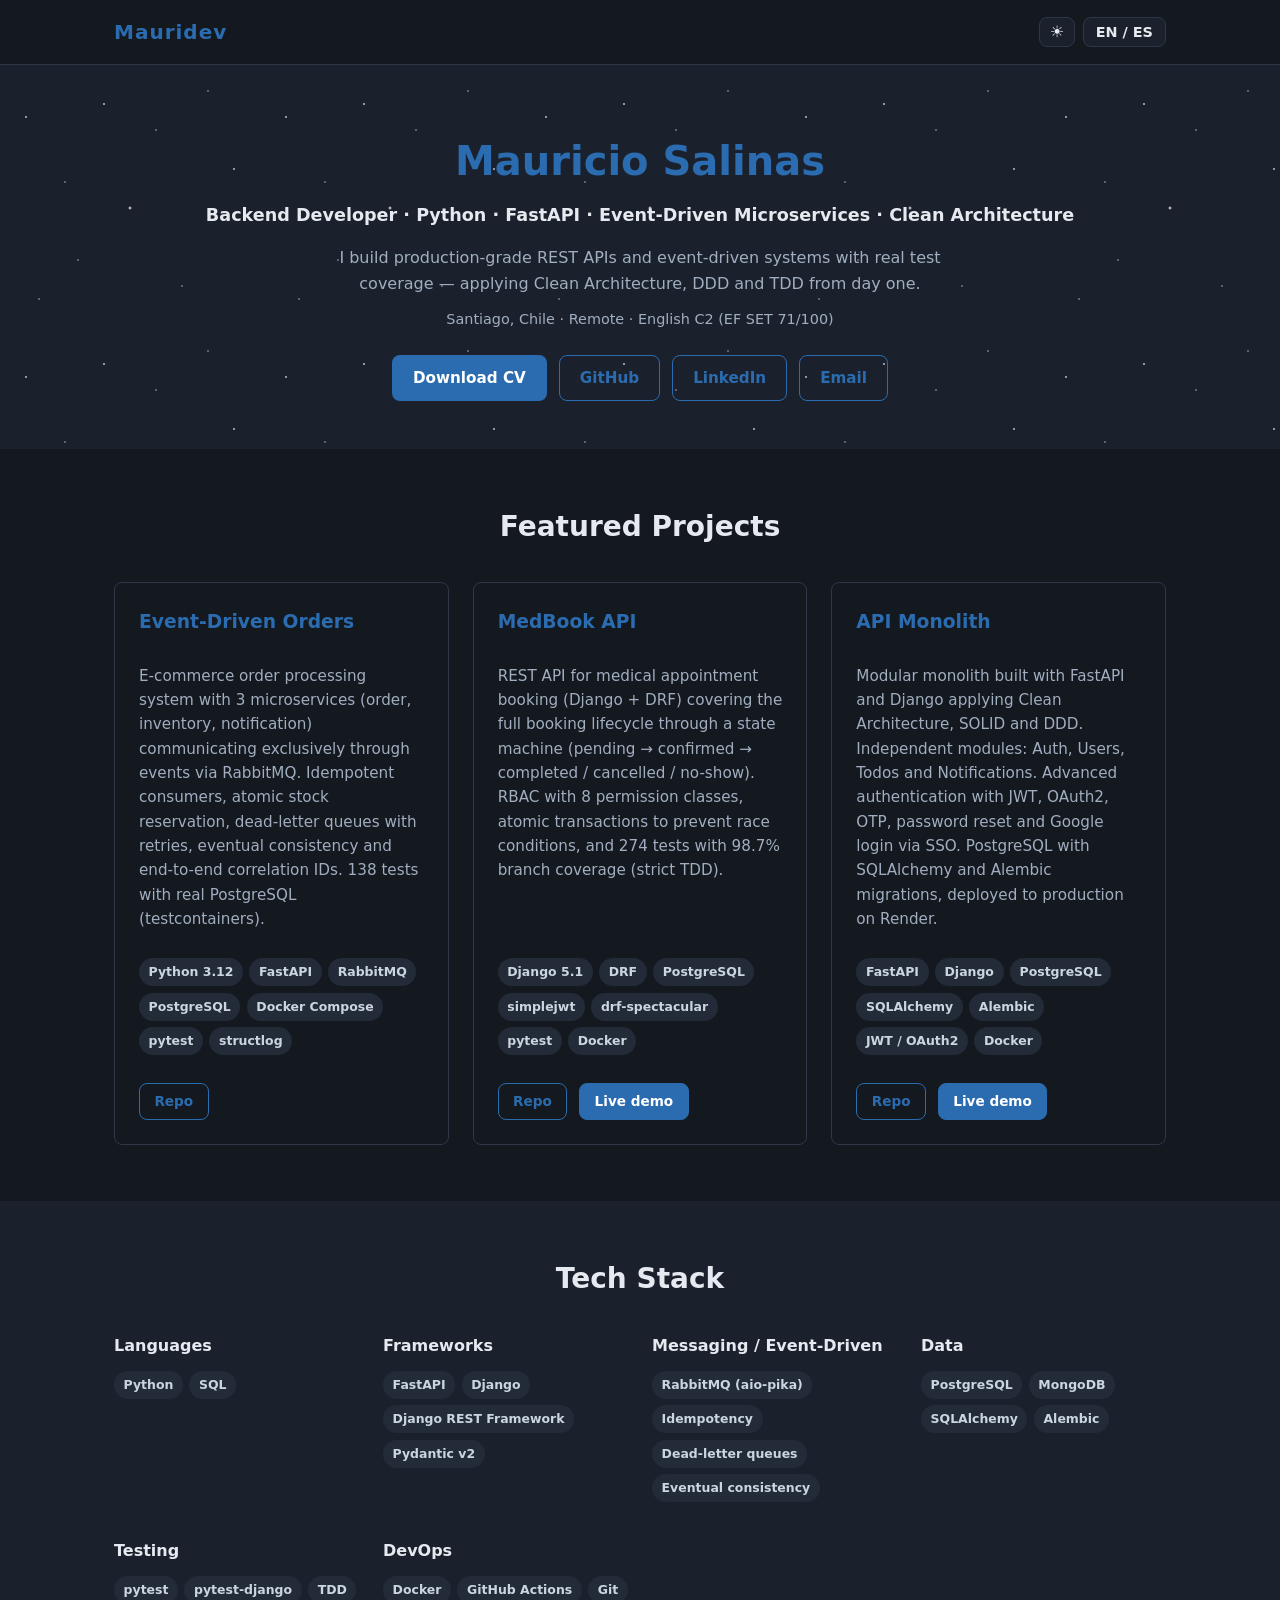
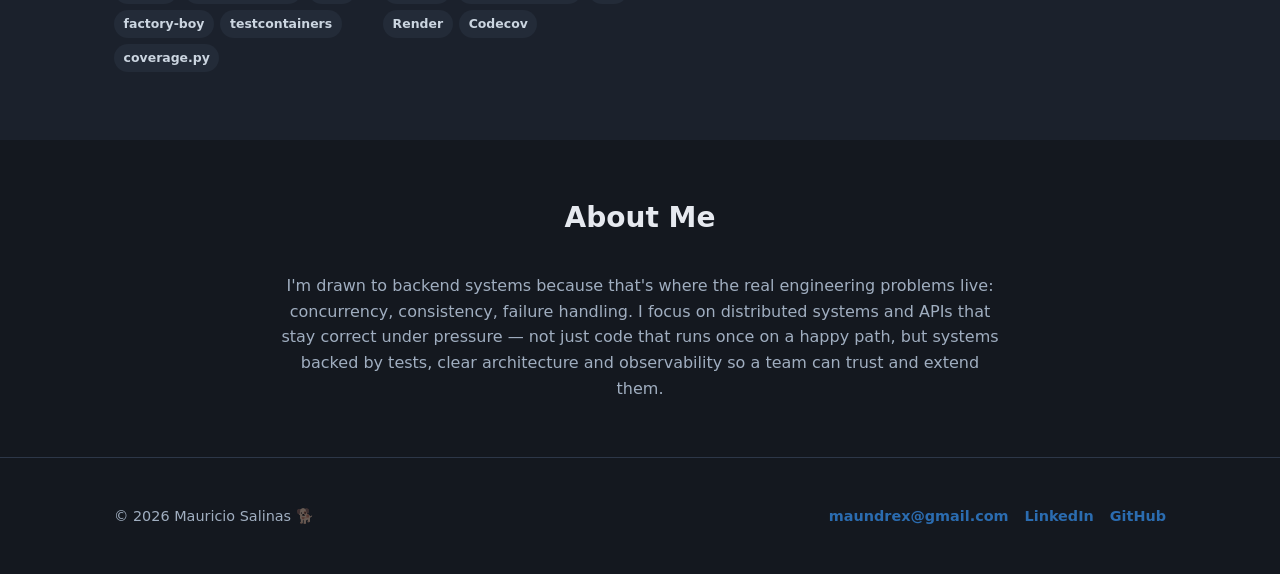
==== index.html @ 61f1e096 "feat: personalizacion - logo Mauridev, fondo estrellado en hero (dark mode) y easter egg doge" ====
<!DOCTYPE html>
<html lang="en">
<head>
  <meta charset="UTF-8">
  <meta name="viewport" content="width=device-width, initial-scale=1.0">
  <title>Mauricio Salinas · Backend Developer</title>
  <meta name="description" content="Mauricio Salinas — Backend Developer. Python, FastAPI, Event-Driven Microservices, Clean Architecture.">
  <link rel="icon" href="data:image/svg+xml,<svg xmlns=%22http://www.w3.org/2000/svg%22 viewBox=%220 0 100 100%22><rect width=%22100%22 height=%22100%22 rx=%2218%22 fill=%22%232b6cb0%22/><text x=%2250%22 y=%2266%22 font-size=%2250%22 font-family=%22system-ui%22 font-weight=%22700%22 fill=%22%23fff%22 text-anchor=%22middle%22>MS</text></svg>">
  <link rel="stylesheet" href="css/styles.css">
</head>
<body>

  <header class="topbar">
    <div class="container topbar__inner">
      <span class="logo">Mauridev</span>
      <div class="topbar__controls">
        <button id="theme-toggle" class="icon-btn" aria-label="Toggle dark mode" title="Toggle dark mode">🌙</button>
        <button id="lang-toggle" class="lang-btn" aria-label="Switch language" title="Switch language">EN / ES</button>
      </div>
    </div>
  </header>

  <main>
    <!-- HERO -->
    <section class="hero">
      <div class="hero__stars" aria-hidden="true"></div>
      <div class="container hero__inner">
        <h1>Mauricio Salinas</h1>
        <p class="hero__title" data-i18n="hero.title">Backend Developer · Python · FastAPI · Event-Driven Microservices · Clean Architecture</p>
        <p class="hero__pitch" data-i18n="hero.pitch">
          I build production-grade REST APIs and event-driven systems with real test coverage —
          applying Clean Architecture, DDD and TDD from day one.
        </p>
        <p class="hero__location" data-i18n="hero.location">Santiago, Chile · Remote · English C2 (EF SET 71/100)</p>
        <div class="hero__actions">
          <a id="cv-download" href="assets/CV_Mauricio_Salinas_EN.pdf" download class="btn btn--primary" data-i18n="hero.downloadCv">Download CV</a>
          <a href="https://github.com/MauriDev94" target="_blank" rel="noopener" class="btn btn--ghost">GitHub</a>
          <a href="https://linkedin.com/in/mauricio-salinas-rubio" target="_blank" rel="noopener" class="btn btn--ghost">LinkedIn</a>
          <a href="mailto:maundrex@gmail.com" class="btn btn--ghost">Email</a>
        </div>
      </div>
    </section>

    <!-- PROJECTS -->
    <section class="section" id="projects">
      <div class="container">
        <h2 data-i18n="projects.heading">Featured Projects</h2>
        <div class="cards">

          <article class="card">
            <h3>Event-Driven Orders</h3>
            <p data-i18n="projects.eventDriven.desc">
              E-commerce order processing system with 3 microservices (order, inventory, notification)
              communicating exclusively through events via RabbitMQ. Idempotent consumers, atomic stock
              reservation, dead-letter queues with retries, eventual consistency and end-to-end correlation IDs.
              138 tests with real PostgreSQL (testcontainers).
            </p>
            <div class="badges">
              <span class="badge">Python 3.12</span>
              <span class="badge">FastAPI</span>
              <span class="badge">RabbitMQ</span>
              <span class="badge">PostgreSQL</span>
              <span class="badge">Docker Compose</span>
              <span class="badge">pytest</span>
              <span class="badge">structlog</span>
            </div>
            <div class="card__actions">
              <a href="https://github.com/MauriDev94/event-driven-orders" target="_blank" rel="noopener" class="btn btn--small" data-i18n="projects.repo">Repo</a>
            </div>
          </article>

          <article class="card">
            <h3>MedBook API</h3>
            <p data-i18n="projects.medbook.desc">
              REST API for medical appointment booking (Django + DRF) covering the full booking lifecycle
              through a state machine (pending → confirmed → completed / cancelled / no-show). RBAC with
              8 permission classes, atomic transactions to prevent race conditions, and 274 tests with
              98.7% branch coverage (strict TDD).
            </p>
            <div class="badges">
              <span class="badge">Django 5.1</span>
              <span class="badge">DRF</span>
              <span class="badge">PostgreSQL</span>
              <span class="badge">simplejwt</span>
              <span class="badge">drf-spectacular</span>
              <span class="badge">pytest</span>
              <span class="badge">Docker</span>
            </div>
            <div class="card__actions">
              <a href="https://github.com/MauriDev94/MedBook" target="_blank" rel="noopener" class="btn btn--small" data-i18n="projects.repo">Repo</a>
              <a href="https://medbook-oiio.onrender.com/api/docs" target="_blank" rel="noopener" class="btn btn--small btn--small-primary" data-i18n="projects.liveDemo">Live demo</a>
            </div>
          </article>

          <article class="card">
            <h3>API Monolith</h3>
            <p data-i18n="projects.monolith.desc">
              Modular monolith built with FastAPI and Django applying Clean Architecture, SOLID and DDD.
              Independent modules: Auth, Users, Todos and Notifications. Advanced authentication with
              JWT, OAuth2, OTP, password reset and Google login via SSO. PostgreSQL with SQLAlchemy and
              Alembic migrations, deployed to production on Render.
            </p>
            <div class="badges">
              <span class="badge">FastAPI</span>
              <span class="badge">Django</span>
              <span class="badge">PostgreSQL</span>
              <span class="badge">SQLAlchemy</span>
              <span class="badge">Alembic</span>
              <span class="badge">JWT / OAuth2</span>
              <span class="badge">Docker</span>
            </div>
            <div class="card__actions">
              <a href="https://github.com/MauriDev94/Api_monolith" target="_blank" rel="noopener" class="btn btn--small" data-i18n="projects.repo">Repo</a>
              <a href="https://api-monolith.onrender.com/docs" target="_blank" rel="noopener" class="btn btn--small btn--small-primary" data-i18n="projects.liveDemo">Live demo</a>
            </div>
          </article>

        </div>
      </div>
    </section>

    <!-- TECH STACK -->
    <section class="section section--alt" id="stack">
      <div class="container">
        <h2 data-i18n="stack.heading">Tech Stack</h2>
        <div class="stack-grid">

          <div class="stack-group">
            <h3 data-i18n="stack.languages">Languages</h3>
            <div class="badges">
              <span class="badge">Python</span>
              <span class="badge">SQL</span>
            </div>
          </div>

          <div class="stack-group">
            <h3 data-i18n="stack.frameworks">Frameworks</h3>
            <div class="badges">
              <span class="badge">FastAPI</span>
              <span class="badge">Django</span>
              <span class="badge">Django REST Framework</span>
              <span class="badge">Pydantic v2</span>
            </div>
          </div>

          <div class="stack-group">
            <h3 data-i18n="stack.messaging">Messaging / Event-Driven</h3>
            <div class="badges">
              <span class="badge">RabbitMQ (aio-pika)</span>
              <span class="badge">Idempotency</span>
              <span class="badge">Dead-letter queues</span>
              <span class="badge">Eventual consistency</span>
            </div>
          </div>

          <div class="stack-group">
            <h3 data-i18n="stack.data">Data</h3>
            <div class="badges">
              <span class="badge">PostgreSQL</span>
              <span class="badge">MongoDB</span>
              <span class="badge">SQLAlchemy</span>
              <span class="badge">Alembic</span>
            </div>
          </div>

          <div class="stack-group">
            <h3 data-i18n="stack.testing">Testing</h3>
            <div class="badges">
              <span class="badge">pytest</span>
              <span class="badge">pytest-django</span>
              <span class="badge">TDD</span>
              <span class="badge">factory-boy</span>
              <span class="badge">testcontainers</span>
              <span class="badge">coverage.py</span>
            </div>
          </div>

          <div class="stack-group">
            <h3 data-i18n="stack.devops">DevOps</h3>
            <div class="badges">
              <span class="badge">Docker</span>
              <span class="badge">GitHub Actions</span>
              <span class="badge">Git</span>
              <span class="badge">Render</span>
              <span class="badge">Codecov</span>
            </div>
          </div>

        </div>
      </div>
    </section>

    <!-- ABOUT -->
    <section class="section" id="about">
      <div class="container">
        <h2 data-i18n="about.heading">About Me</h2>
        <p data-i18n="about.text">
          I'm drawn to backend systems because that's where the real engineering problems live:
          concurrency, consistency, failure handling. I focus on distributed systems and APIs that
          stay correct under pressure — not just code that runs once on a happy path, but systems
          backed by tests, clear architecture and observability so a team can trust and extend them.
        </p>
      </div>
    </section>
  </main>

  <!-- FOOTER / CONTACT -->
  <footer class="footer">
    <div class="container footer__inner">
      <p>&copy; 2026 Mauricio Salinas <span class="easter-egg" title="such backend. very clean architecture. wow.">🐕</span></p>
      <div class="footer__links">
        <a href="mailto:maundrex@gmail.com">maundrex@gmail.com</a>
        <a href="https://linkedin.com/in/mauricio-salinas-rubio" target="_blank" rel="noopener">LinkedIn</a>
        <a href="https://github.com/MauriDev94" target="_blank" rel="noopener">GitHub</a>
      </div>
    </div>
  </footer>

  <script src="js/main.js"></script>
</body>
</html>
---- css/styles.css ----
:root {
  --color-primary: #2b6cb0;
  --color-primary-dark: #1e4e80;
  --color-bg: #ffffff;
  --color-bg-alt: #f5f7fa;
  --color-text: #1a202c;
  --color-text-muted: #4a5568;
  --color-border: #e2e8f0;
  --color-badge-bg: #edf2f7;
  --color-badge-text: #2d3748;
  --font-sans: system-ui, -apple-system, "Segoe UI", Roboto, Helvetica, Arial, sans-serif;
  --max-width: 1100px;
  --radius: 8px;
}

[data-theme="dark"] {
  --color-bg: #14181f;
  --color-bg-alt: #1b212c;
  --color-text: #e6e9ef;
  --color-text-muted: #a0aec0;
  --color-border: #2d3748;
  --color-badge-bg: #232b38;
  --color-badge-text: #cbd5e0;
}

* {
  box-sizing: border-box;
}

html {
  scroll-behavior: smooth;
}

body {
  margin: 0;
  font-family: var(--font-sans);
  background: var(--color-bg);
  color: var(--color-text);
  line-height: 1.6;
  transition: background 0.2s ease, color 0.2s ease;
}

.container {
  max-width: var(--max-width);
  margin: 0 auto;
  padding: 0 1.5rem;
}

/* Topbar */
.topbar {
  border-bottom: 1px solid var(--color-border);
}

.topbar__inner {
  display: flex;
  align-items: center;
  justify-content: space-between;
  padding: 1rem 1.5rem;
}

.logo {
  font-weight: 700;
  font-size: 1.25rem;
  color: var(--color-primary);
  letter-spacing: 0.05em;
}

.topbar__controls {
  display: flex;
  gap: 0.5rem;
  align-items: center;
}

.icon-btn,
.lang-btn {
  font-family: inherit;
  font-size: 0.9rem;
  font-weight: 600;
  cursor: pointer;
  border: 1px solid var(--color-border);
  background: var(--color-bg-alt);
  color: var(--color-text);
  border-radius: var(--radius);
  padding: 0.4rem 0.75rem;
  transition: background 0.15s ease, border-color 0.15s ease;
}

.icon-btn {
  padding: 0.4rem 0.6rem;
  font-size: 1rem;
  line-height: 1;
}

.icon-btn:hover,
.lang-btn:hover {
  border-color: var(--color-primary);
}

/* Hero */
.hero {
  position: relative;
  padding: 4rem 0 3rem;
  background: var(--color-bg-alt);
  overflow: hidden;
}

.hero__inner {
  position: relative;
  z-index: 1;
  text-align: center;
}

.hero__stars {
  position: absolute;
  inset: 0;
  opacity: 0;
  pointer-events: none;
  background-repeat: repeat;
  background-size: 260px 260px;
  background-image:
    radial-gradient(1.5px 1.5px at 10% 20%, #fff, transparent),
    radial-gradient(1px 1px at 80% 10%, #fff, transparent),
    radial-gradient(2px 2px at 50% 55%, #fff, transparent),
    radial-gradient(1px 1px at 30% 75%, #fff, transparent),
    radial-gradient(1px 1px at 70% 85%, #fff, transparent),
    radial-gradient(1.5px 1.5px at 90% 40%, #fff, transparent),
    radial-gradient(1px 1px at 15% 90%, #fff, transparent),
    radial-gradient(1px 1px at 60% 25%, #fff, transparent),
    radial-gradient(1.5px 1.5px at 40% 15%, #fff, transparent),
    radial-gradient(1px 1px at 25% 45%, #fff, transparent);
  transition: opacity 0.3s ease;
}

[data-theme="dark"] .hero__stars {
  opacity: 1;
  animation: twinkle 5s ease-in-out infinite alternate;
}

@keyframes twinkle {
  from { opacity: 0.5; }
  to { opacity: 1; }
}

.hero h1 {
  margin: 0 0 0.5rem;
  font-size: 2.5rem;
  font-weight: 800;
  color: var(--color-primary);
}

.hero__title {
  margin: 0 0 1rem;
  font-size: 1.1rem;
  font-weight: 600;
  color: var(--color-text);
}

.hero__pitch {
  max-width: 620px;
  margin: 0 auto 0.75rem;
  color: var(--color-text-muted);
}

.hero__location {
  font-size: 0.9rem;
  color: var(--color-text-muted);
  margin: 0 0 1.5rem;
}

.hero__actions {
  display: flex;
  flex-wrap: wrap;
  gap: 0.75rem;
  justify-content: center;
}

/* Buttons */
.btn {
  display: inline-block;
  padding: 0.6rem 1.25rem;
  border-radius: var(--radius);
  text-decoration: none;
  font-weight: 600;
  font-size: 0.95rem;
  border: 1px solid transparent;
  transition: transform 0.1s ease, opacity 0.15s ease;
}

.btn:hover {
  transform: translateY(-1px);
}

.btn--primary {
  background: var(--color-primary);
  color: #fff;
}

.btn--primary:hover {
  background: var(--color-primary-dark);
}

.btn--ghost {
  background: transparent;
  color: var(--color-primary);
  border-color: var(--color-primary);
}

.btn--small {
  padding: 0.4rem 0.9rem;
  font-size: 0.85rem;
  background: transparent;
  color: var(--color-primary);
  border-color: var(--color-primary);
}

.btn--small-primary {
  background: var(--color-primary);
  color: #fff;
}

/* Sections */
.section {
  padding: 3.5rem 0;
}

.section--alt {
  background: var(--color-bg-alt);
}

.section h2 {
  margin: 0 0 2rem;
  font-size: 1.75rem;
  text-align: center;
}

/* Cards */
.cards {
  display: grid;
  grid-template-columns: repeat(auto-fit, minmax(280px, 1fr));
  gap: 1.5rem;
}

.card {
  border: 1px solid var(--color-border);
  border-radius: var(--radius);
  padding: 1.5rem;
  display: flex;
  flex-direction: column;
  background: var(--color-bg);
}

.card h3 {
  margin: 0 0 0.75rem;
  color: var(--color-primary);
}

.card p {
  color: var(--color-text-muted);
  font-size: 0.95rem;
  flex-grow: 1;
}

.card__actions {
  display: flex;
  gap: 0.75rem;
  margin-top: 1rem;
  flex-wrap: wrap;
}

/* Badges */
.badges {
  display: flex;
  flex-wrap: wrap;
  gap: 0.4rem;
  margin: 0.75rem 0;
}

.badge {
  background: var(--color-badge-bg);
  color: var(--color-badge-text);
  font-size: 0.78rem;
  font-weight: 600;
  padding: 0.25rem 0.6rem;
  border-radius: 999px;
}

/* Tech stack grid */
.stack-grid {
  display: grid;
  grid-template-columns: repeat(auto-fit, minmax(240px, 1fr));
  gap: 1.5rem;
}

.stack-group h3 {
  margin: 0 0 0.5rem;
  font-size: 1rem;
  color: var(--color-text);
}

/* About */
#about p {
  max-width: 720px;
  margin: 0 auto;
  color: var(--color-text-muted);
  text-align: center;
}

/* Footer */
.footer {
  border-top: 1px solid var(--color-border);
  padding: 2rem 0;
}

.footer__inner {
  display: flex;
  flex-wrap: wrap;
  gap: 1rem;
  align-items: center;
  justify-content: space-between;
  color: var(--color-text-muted);
  font-size: 0.9rem;
}

.footer__links {
  display: flex;
  gap: 1rem;
  flex-wrap: wrap;
}

.footer__links a {
  color: var(--color-primary);
  text-decoration: none;
  font-weight: 600;
}

.footer__links a:hover {
  text-decoration: underline;
}

.easter-egg {
  opacity: 0.35;
  cursor: default;
  transition: opacity 0.15s ease;
}

.easter-egg:hover {
  opacity: 1;
}

/* Responsive */
@media (max-width: 600px) {
  .hero h1 {
    font-size: 2rem;
  }

  .hero__title {
    font-size: 1rem;
  }

  .section h2 {
    font-size: 1.5rem;
  }

  .footer__inner {
    flex-direction: column;
    align-items: flex-start;
  }
}
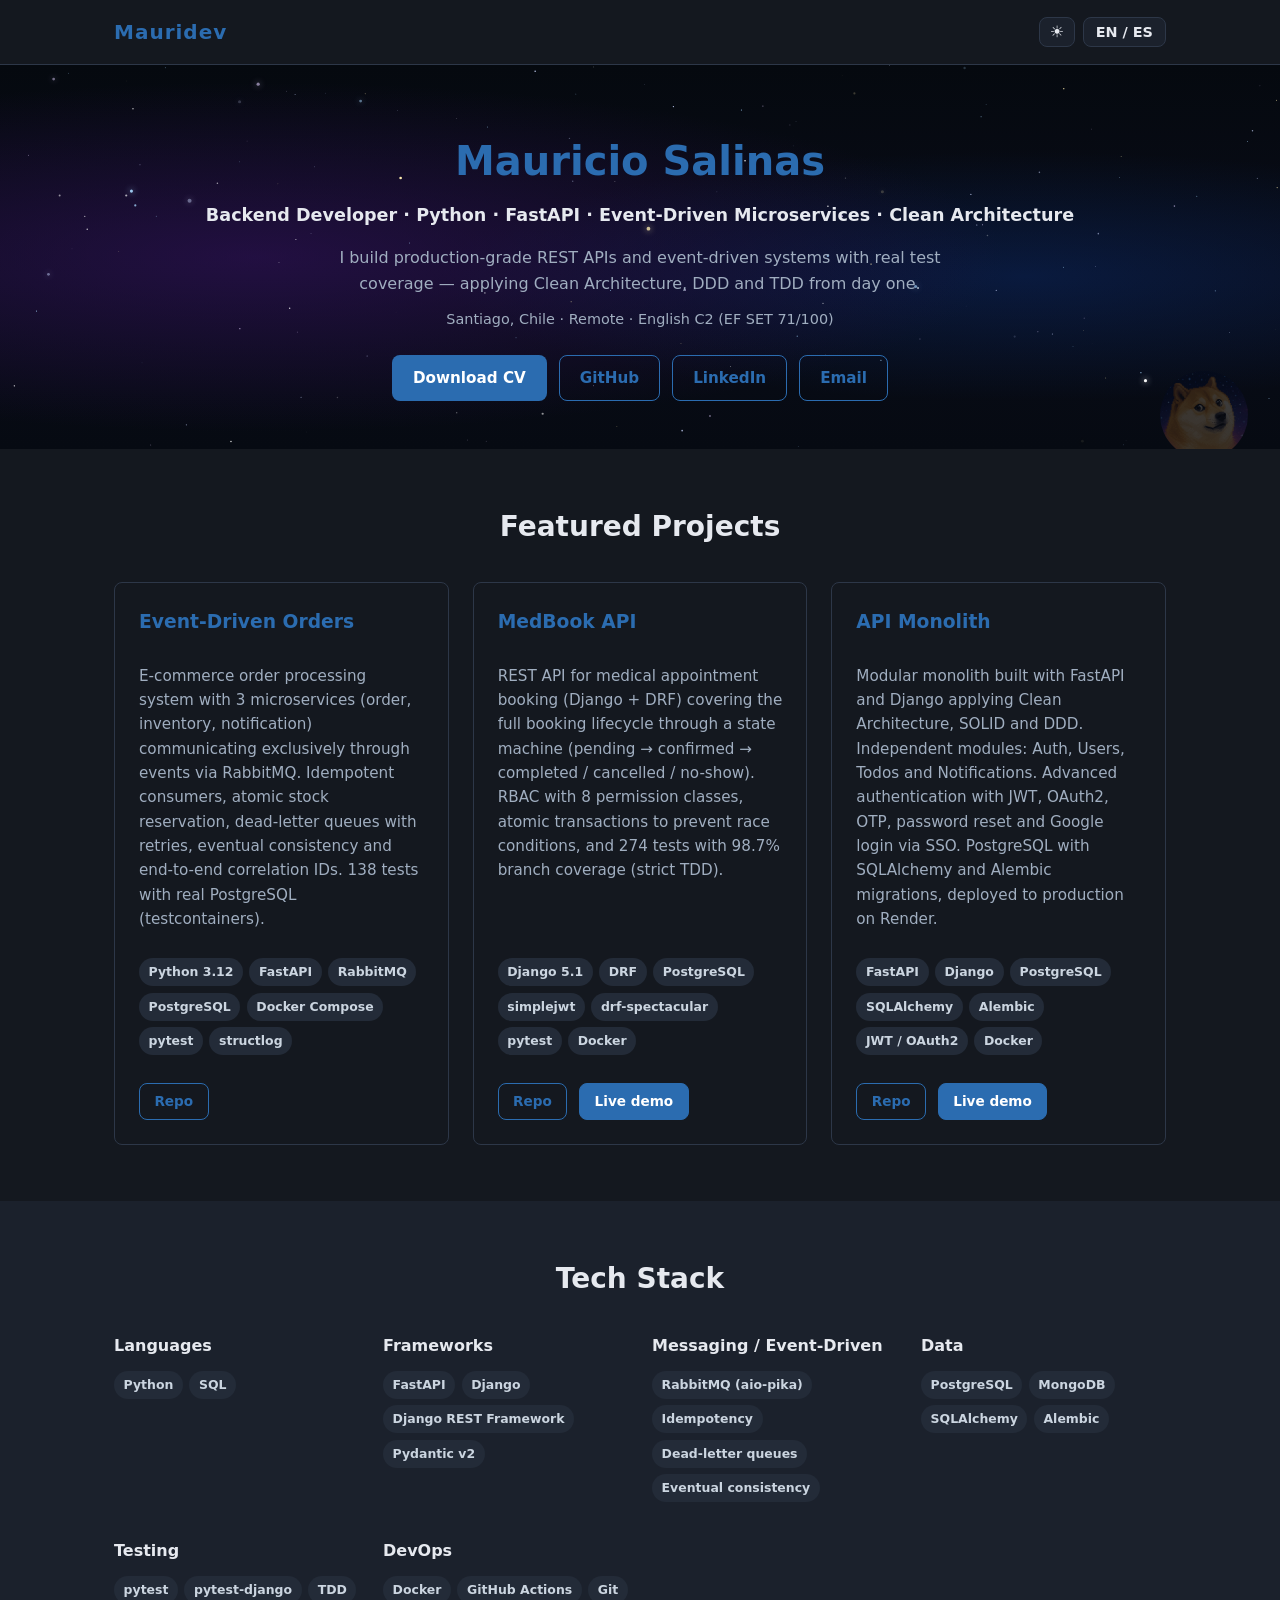
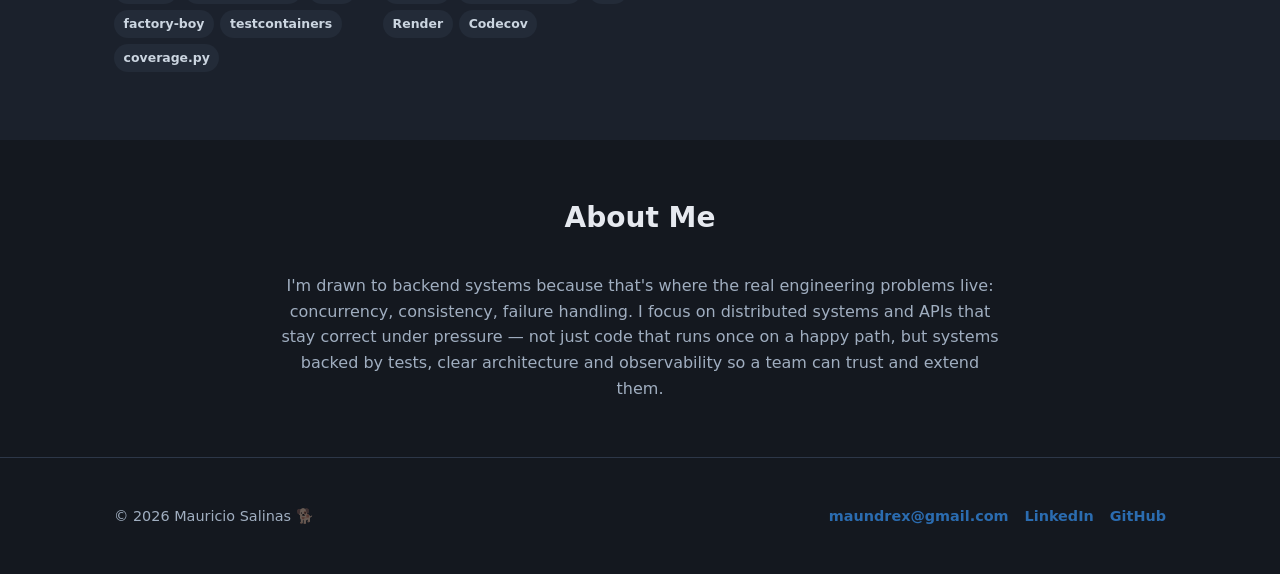
==== commit a5397fcc: "feat: doge easter egg en hero, esquina inferior derecha" ====
--- a/index.html
+++ b/index.html
@@ -24,6 +24,7 @@
     <!-- HERO -->
     <section class="hero">
       <div class="hero__stars" aria-hidden="true"></div>
+      <img src="assets/doge.webp" alt="" class="hero__doge" aria-hidden="true" title="wow. such backend. very clean architecture.">
       <div class="container hero__inner">
         <h1>Mauricio Salinas</h1>
         <p class="hero__title" data-i18n="hero.title">Backend Developer · Python · FastAPI · Event-Driven Microservices · Clean Architecture</p>
--- a/css/styles.css
+++ b/css/styles.css
@@ -102,6 +102,14 @@
   padding: 4rem 0 3rem;
   background: var(--color-bg-alt);
   overflow: hidden;
+  transition: background 0.3s ease;
+}
+
+[data-theme="dark"] .hero {
+  background:
+    radial-gradient(ellipse 90% 70% at 20% 50%, rgba(55, 18, 100, 0.55) 0%, transparent 65%),
+    radial-gradient(ellipse 70% 50% at 80% 55%, rgba(10, 40, 100, 0.5) 0%, transparent 65%),
+    linear-gradient(180deg, #05090f 0%, #090c18 55%, #060a12 100%);
 }
 
 .hero__inner {
@@ -113,32 +121,41 @@
 .hero__stars {
   position: absolute;
   inset: 0;
+  pointer-events: none;
+  z-index: 0;
+}
+
+.hero__stars canvas {
+  position: absolute;
+  inset: 0;
+  width: 100%;
+  height: 100%;
   opacity: 0;
-  pointer-events: none;
-  background-repeat: repeat;
-  background-size: 260px 260px;
-  background-image:
-    radial-gradient(1.5px 1.5px at 10% 20%, #fff, transparent),
-    radial-gradient(1px 1px at 80% 10%, #fff, transparent),
-    radial-gradient(2px 2px at 50% 55%, #fff, transparent),
-    radial-gradient(1px 1px at 30% 75%, #fff, transparent),
-    radial-gradient(1px 1px at 70% 85%, #fff, transparent),
-    radial-gradient(1.5px 1.5px at 90% 40%, #fff, transparent),
-    radial-gradient(1px 1px at 15% 90%, #fff, transparent),
-    radial-gradient(1px 1px at 60% 25%, #fff, transparent),
-    radial-gradient(1.5px 1.5px at 40% 15%, #fff, transparent),
-    radial-gradient(1px 1px at 25% 45%, #fff, transparent);
-  transition: opacity 0.3s ease;
-}
-
-[data-theme="dark"] .hero__stars {
+  transition: opacity 0.5s ease;
+}
+
+[data-theme="dark"] .hero__stars canvas {
   opacity: 1;
-  animation: twinkle 5s ease-in-out infinite alternate;
-}
-
-@keyframes twinkle {
-  from { opacity: 0.5; }
-  to { opacity: 1; }
+}
+
+.hero__doge {
+  position: absolute;
+  bottom: -10px;
+  right: 2rem;
+  width: 88px;
+  height: 88px;
+  object-fit: cover;
+  border-radius: 50%;
+  opacity: 0.22;
+  z-index: 2;
+  cursor: default;
+  transition: opacity 0.25s ease, transform 0.25s ease;
+  pointer-events: auto;
+}
+
+.hero__doge:hover {
+  opacity: 1;
+  transform: scale(1.12) translateY(-6px);
 }
 
 .hero h1 {
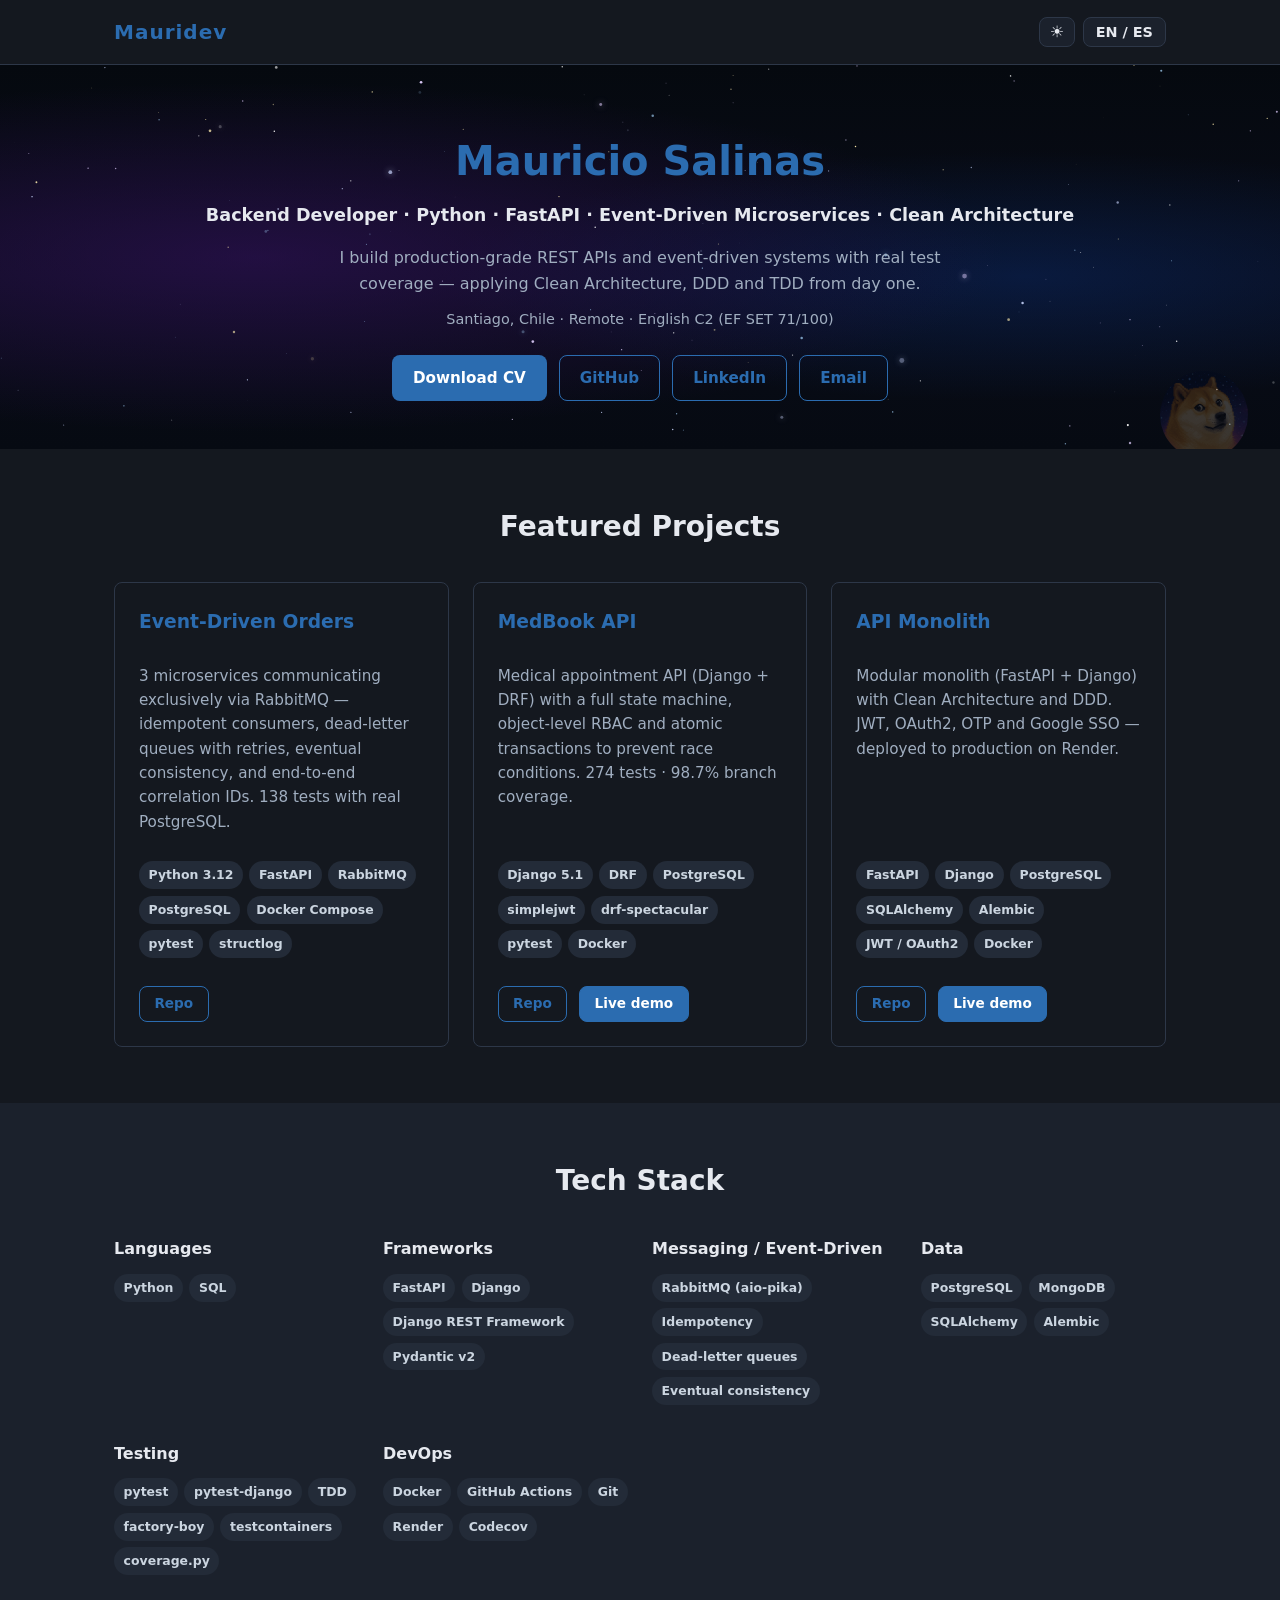
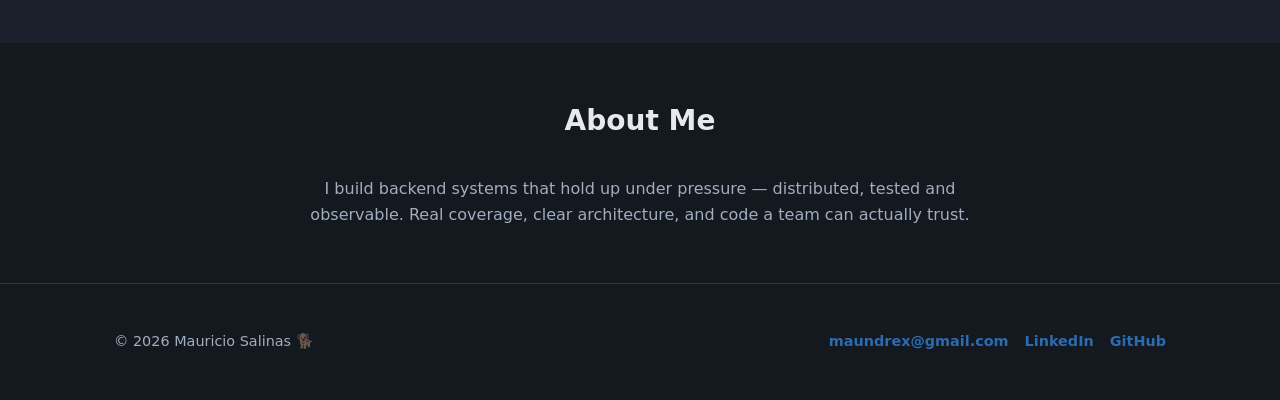
==== commit 2e4a1dbc: "refactor: descripciones mas cortas y visuales en proyectos y about" ====
--- a/index.html
+++ b/index.html
@@ -51,10 +51,7 @@
           <article class="card">
             <h3>Event-Driven Orders</h3>
             <p data-i18n="projects.eventDriven.desc">
-              E-commerce order processing system with 3 microservices (order, inventory, notification)
-              communicating exclusively through events via RabbitMQ. Idempotent consumers, atomic stock
-              reservation, dead-letter queues with retries, eventual consistency and end-to-end correlation IDs.
-              138 tests with real PostgreSQL (testcontainers).
+              3 microservices communicating exclusively via RabbitMQ — idempotent consumers, dead-letter queues with retries, eventual consistency, and end-to-end correlation IDs. 138 tests with real PostgreSQL.
             </p>
             <div class="badges">
               <span class="badge">Python 3.12</span>
@@ -73,10 +70,7 @@
           <article class="card">
             <h3>MedBook API</h3>
             <p data-i18n="projects.medbook.desc">
-              REST API for medical appointment booking (Django + DRF) covering the full booking lifecycle
-              through a state machine (pending → confirmed → completed / cancelled / no-show). RBAC with
-              8 permission classes, atomic transactions to prevent race conditions, and 274 tests with
-              98.7% branch coverage (strict TDD).
+              Medical appointment API (Django + DRF) with a full state machine, object-level RBAC and atomic transactions to prevent race conditions. 274 tests · 98.7% branch coverage.
             </p>
             <div class="badges">
               <span class="badge">Django 5.1</span>
@@ -96,10 +90,7 @@
           <article class="card">
             <h3>API Monolith</h3>
             <p data-i18n="projects.monolith.desc">
-              Modular monolith built with FastAPI and Django applying Clean Architecture, SOLID and DDD.
-              Independent modules: Auth, Users, Todos and Notifications. Advanced authentication with
-              JWT, OAuth2, OTP, password reset and Google login via SSO. PostgreSQL with SQLAlchemy and
-              Alembic migrations, deployed to production on Render.
+              Modular monolith (FastAPI + Django) with Clean Architecture and DDD. JWT, OAuth2, OTP and Google SSO — deployed to production on Render.
             </p>
             <div class="badges">
               <span class="badge">FastAPI</span>
@@ -196,10 +187,7 @@
       <div class="container">
         <h2 data-i18n="about.heading">About Me</h2>
         <p data-i18n="about.text">
-          I'm drawn to backend systems because that's where the real engineering problems live:
-          concurrency, consistency, failure handling. I focus on distributed systems and APIs that
-          stay correct under pressure — not just code that runs once on a happy path, but systems
-          backed by tests, clear architecture and observability so a team can trust and extend them.
+          I build backend systems that hold up under pressure — distributed, tested and observable. Real coverage, clear architecture, and code a team can actually trust.
         </p>
       </div>
     </section>
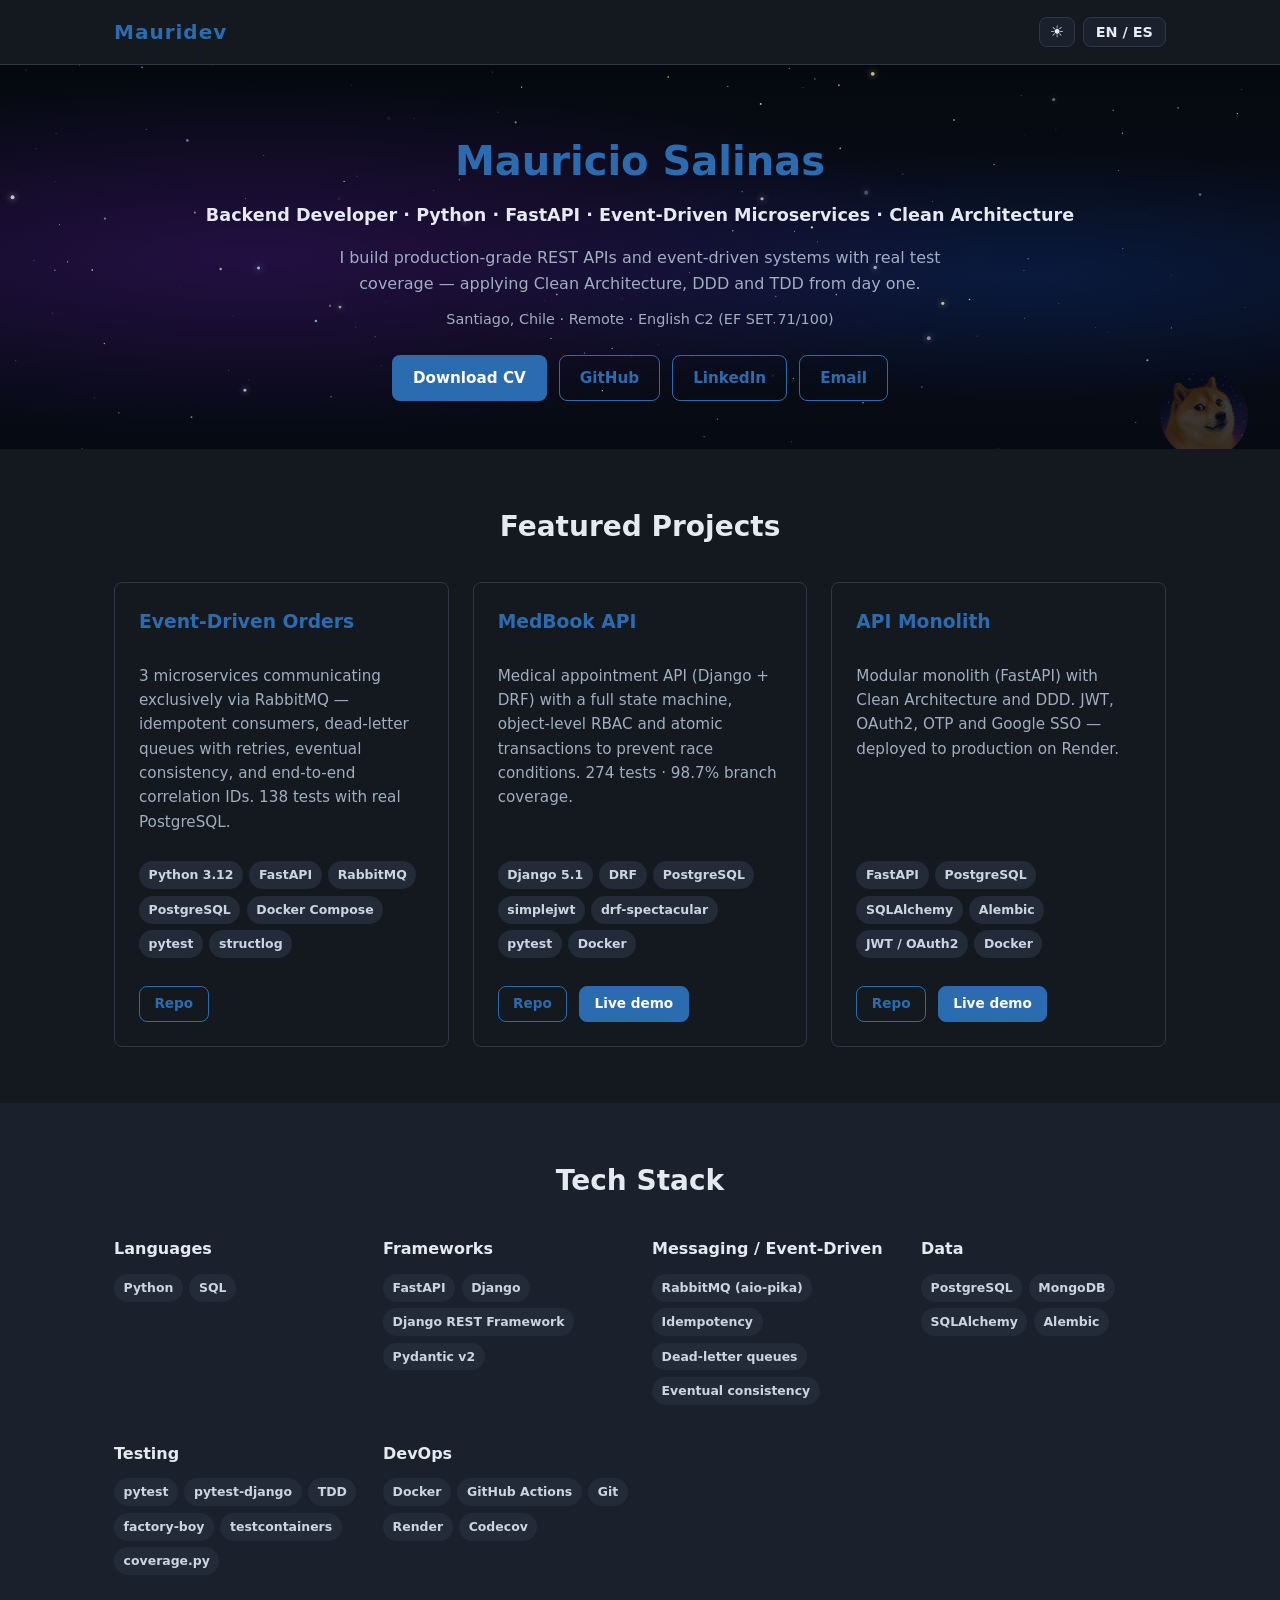
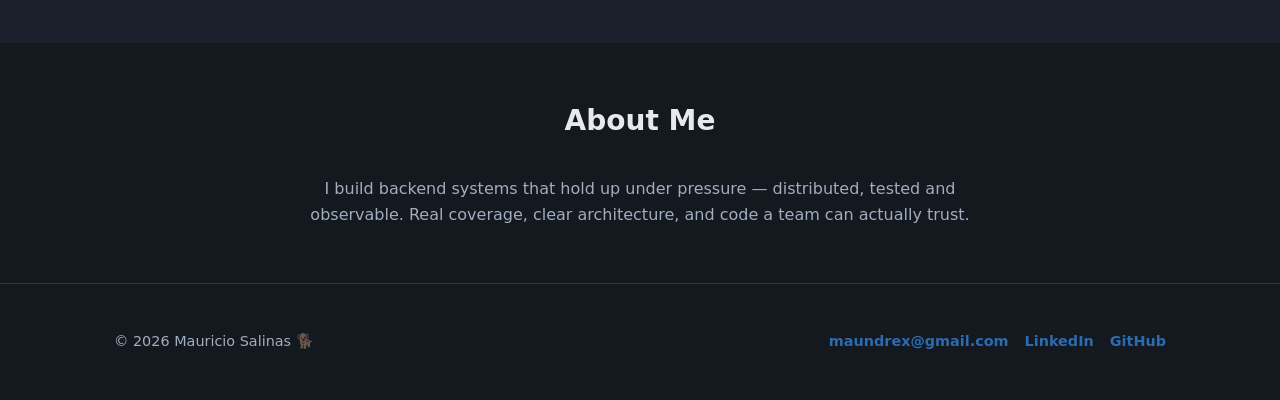
==== commit 188180bc: "fix: quitar django del stack de api monolith, usa solo fastapi" ====
--- a/index.html
+++ b/index.html
@@ -90,11 +90,10 @@
           <article class="card">
             <h3>API Monolith</h3>
             <p data-i18n="projects.monolith.desc">
-              Modular monolith (FastAPI + Django) with Clean Architecture and DDD. JWT, OAuth2, OTP and Google SSO — deployed to production on Render.
+              Modular monolith (FastAPI) with Clean Architecture and DDD. JWT, OAuth2, OTP and Google SSO — deployed to production on Render.
             </p>
             <div class="badges">
               <span class="badge">FastAPI</span>
-              <span class="badge">Django</span>
               <span class="badge">PostgreSQL</span>
               <span class="badge">SQLAlchemy</span>
               <span class="badge">Alembic</span>
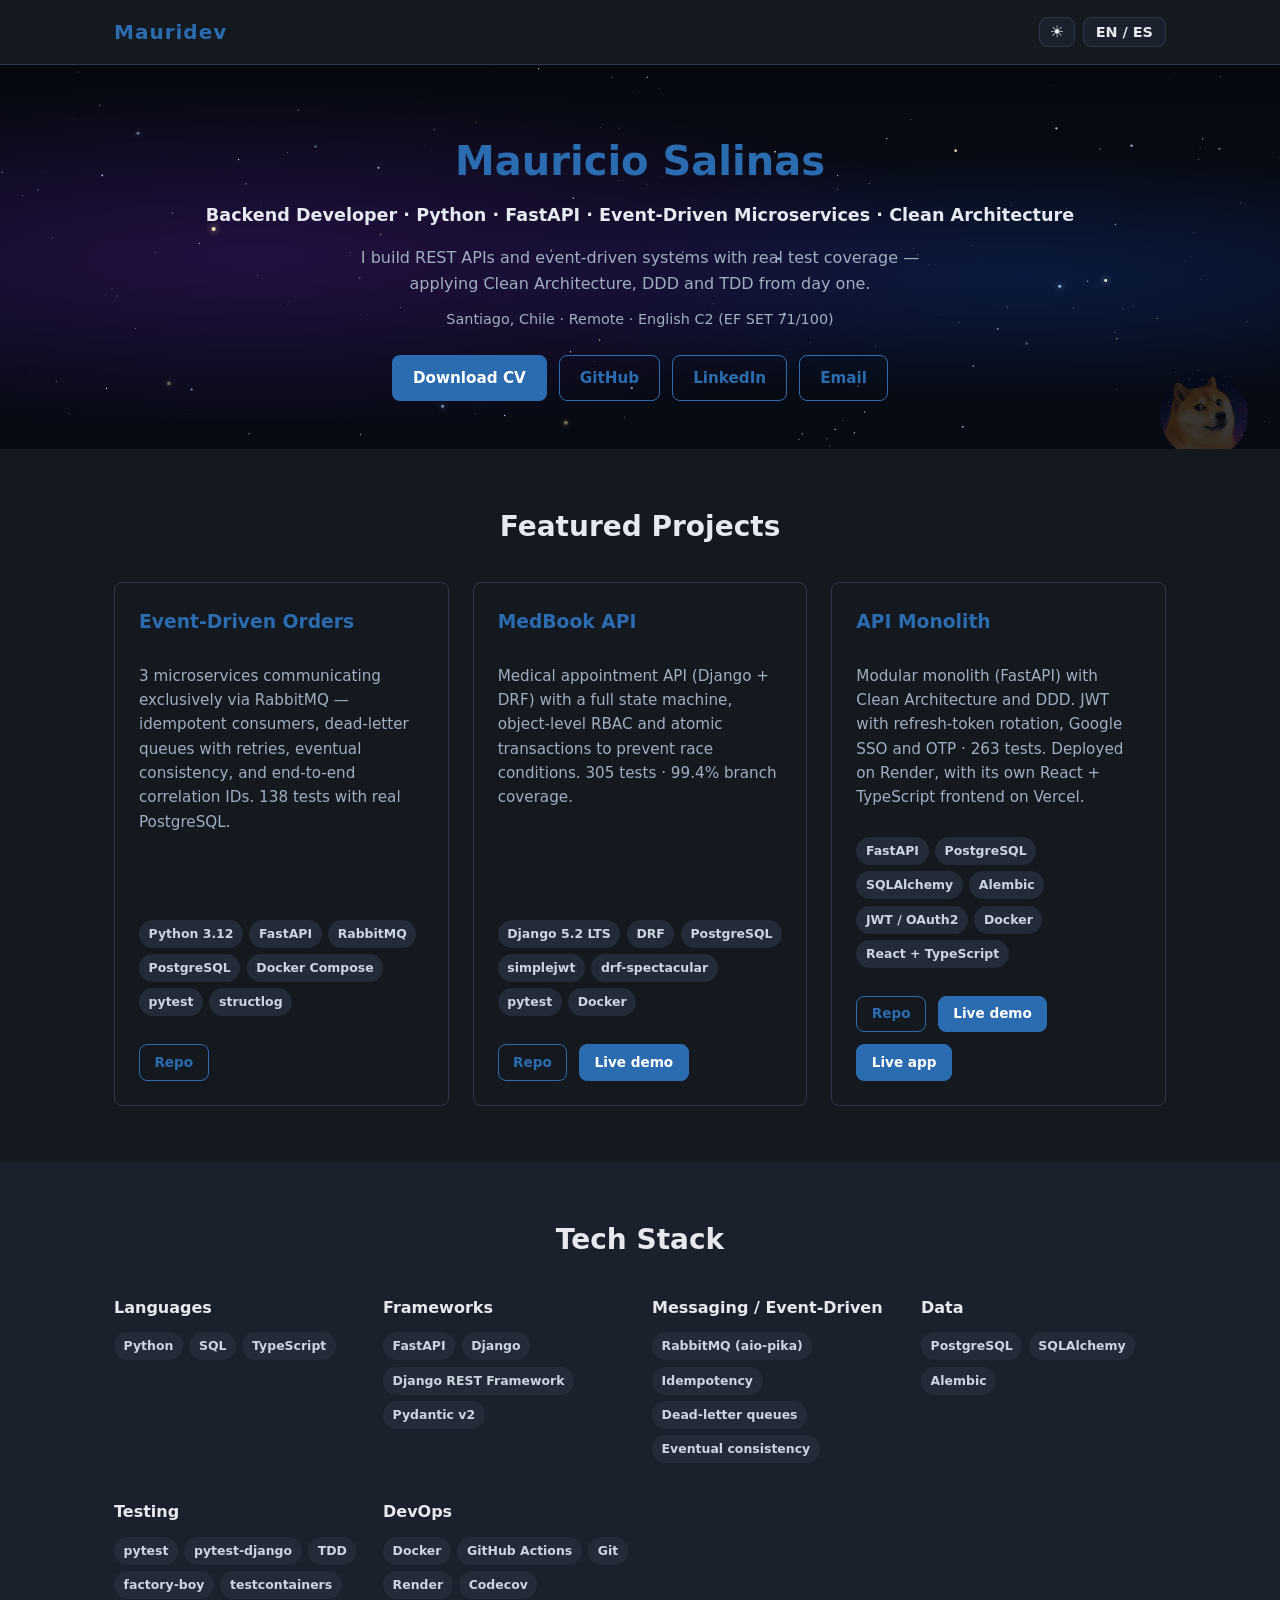
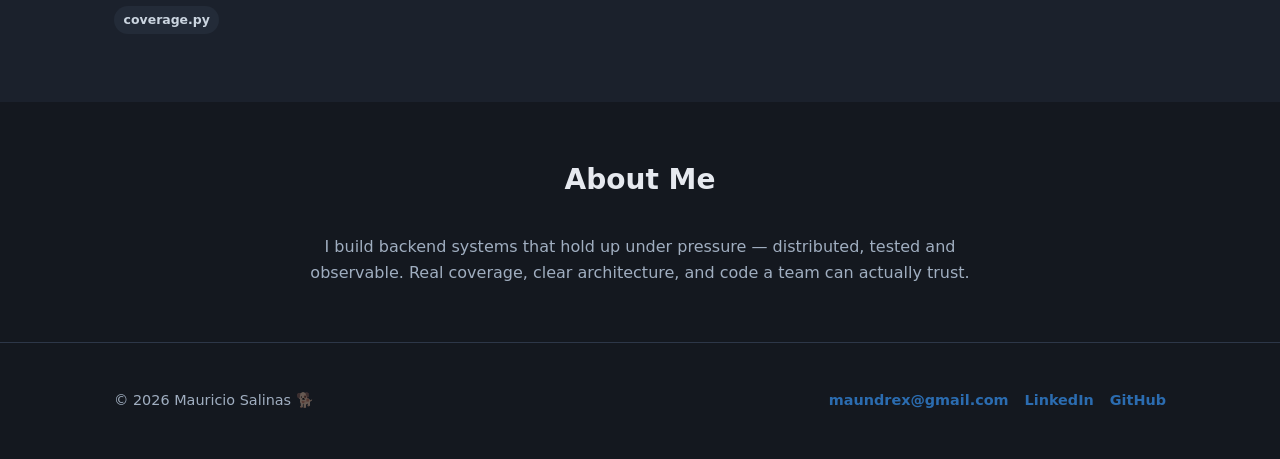
==== commit 9bbbe95e: "fix: actualizar cifras de los proyectos y quitar "production-grade" MedBook pasa a 305 tests y 99.4%" ====
--- a/index.html
+++ b/index.html
@@ -29,7 +29,7 @@
         <h1>Mauricio Salinas</h1>
         <p class="hero__title" data-i18n="hero.title">Backend Developer · Python · FastAPI · Event-Driven Microservices · Clean Architecture</p>
         <p class="hero__pitch" data-i18n="hero.pitch">
-          I build production-grade REST APIs and event-driven systems with real test coverage —
+          I build REST APIs and event-driven systems with real test coverage —
           applying Clean Architecture, DDD and TDD from day one.
         </p>
         <p class="hero__location" data-i18n="hero.location">Santiago, Chile · Remote · English C2 (EF SET 71/100)</p>
@@ -70,10 +70,10 @@
           <article class="card">
             <h3>MedBook API</h3>
             <p data-i18n="projects.medbook.desc">
-              Medical appointment API (Django + DRF) with a full state machine, object-level RBAC and atomic transactions to prevent race conditions. 274 tests · 98.7% branch coverage.
+              Medical appointment API (Django + DRF) with a full state machine, object-level RBAC and atomic transactions to prevent race conditions. 305 tests · 99.4% branch coverage.
             </p>
             <div class="badges">
-              <span class="badge">Django 5.1</span>
+              <span class="badge">Django 5.2 LTS</span>
               <span class="badge">DRF</span>
               <span class="badge">PostgreSQL</span>
               <span class="badge">simplejwt</span>
@@ -90,7 +90,7 @@
           <article class="card">
             <h3>API Monolith</h3>
             <p data-i18n="projects.monolith.desc">
-              Modular monolith (FastAPI) with Clean Architecture and DDD. JWT, OAuth2, OTP and Google SSO — deployed to production on Render.
+              Modular monolith (FastAPI) with Clean Architecture and DDD. JWT with refresh-token rotation, Google SSO and OTP · 263 tests. Deployed on Render, with its own React + TypeScript frontend on Vercel.
             </p>
             <div class="badges">
               <span class="badge">FastAPI</span>
@@ -99,10 +99,12 @@
               <span class="badge">Alembic</span>
               <span class="badge">JWT / OAuth2</span>
               <span class="badge">Docker</span>
+              <span class="badge">React + TypeScript</span>
             </div>
             <div class="card__actions">
               <a href="https://github.com/MauriDev94/Api_monolith" target="_blank" rel="noopener" class="btn btn--small" data-i18n="projects.repo">Repo</a>
               <a href="https://api-monolith.onrender.com/docs" target="_blank" rel="noopener" class="btn btn--small btn--small-primary" data-i18n="projects.liveDemo">Live demo</a>
+              <a href="https://monolith-frontend-delta.vercel.app" target="_blank" rel="noopener" class="btn btn--small btn--small-primary" data-i18n="projects.liveApp">Live app</a>
             </div>
           </article>
 
@@ -121,6 +123,7 @@
             <div class="badges">
               <span class="badge">Python</span>
               <span class="badge">SQL</span>
+              <span class="badge">TypeScript</span>
             </div>
           </div>
 
@@ -148,7 +151,6 @@
             <h3 data-i18n="stack.data">Data</h3>
             <div class="badges">
               <span class="badge">PostgreSQL</span>
-              <span class="badge">MongoDB</span>
               <span class="badge">SQLAlchemy</span>
               <span class="badge">Alembic</span>
             </div>
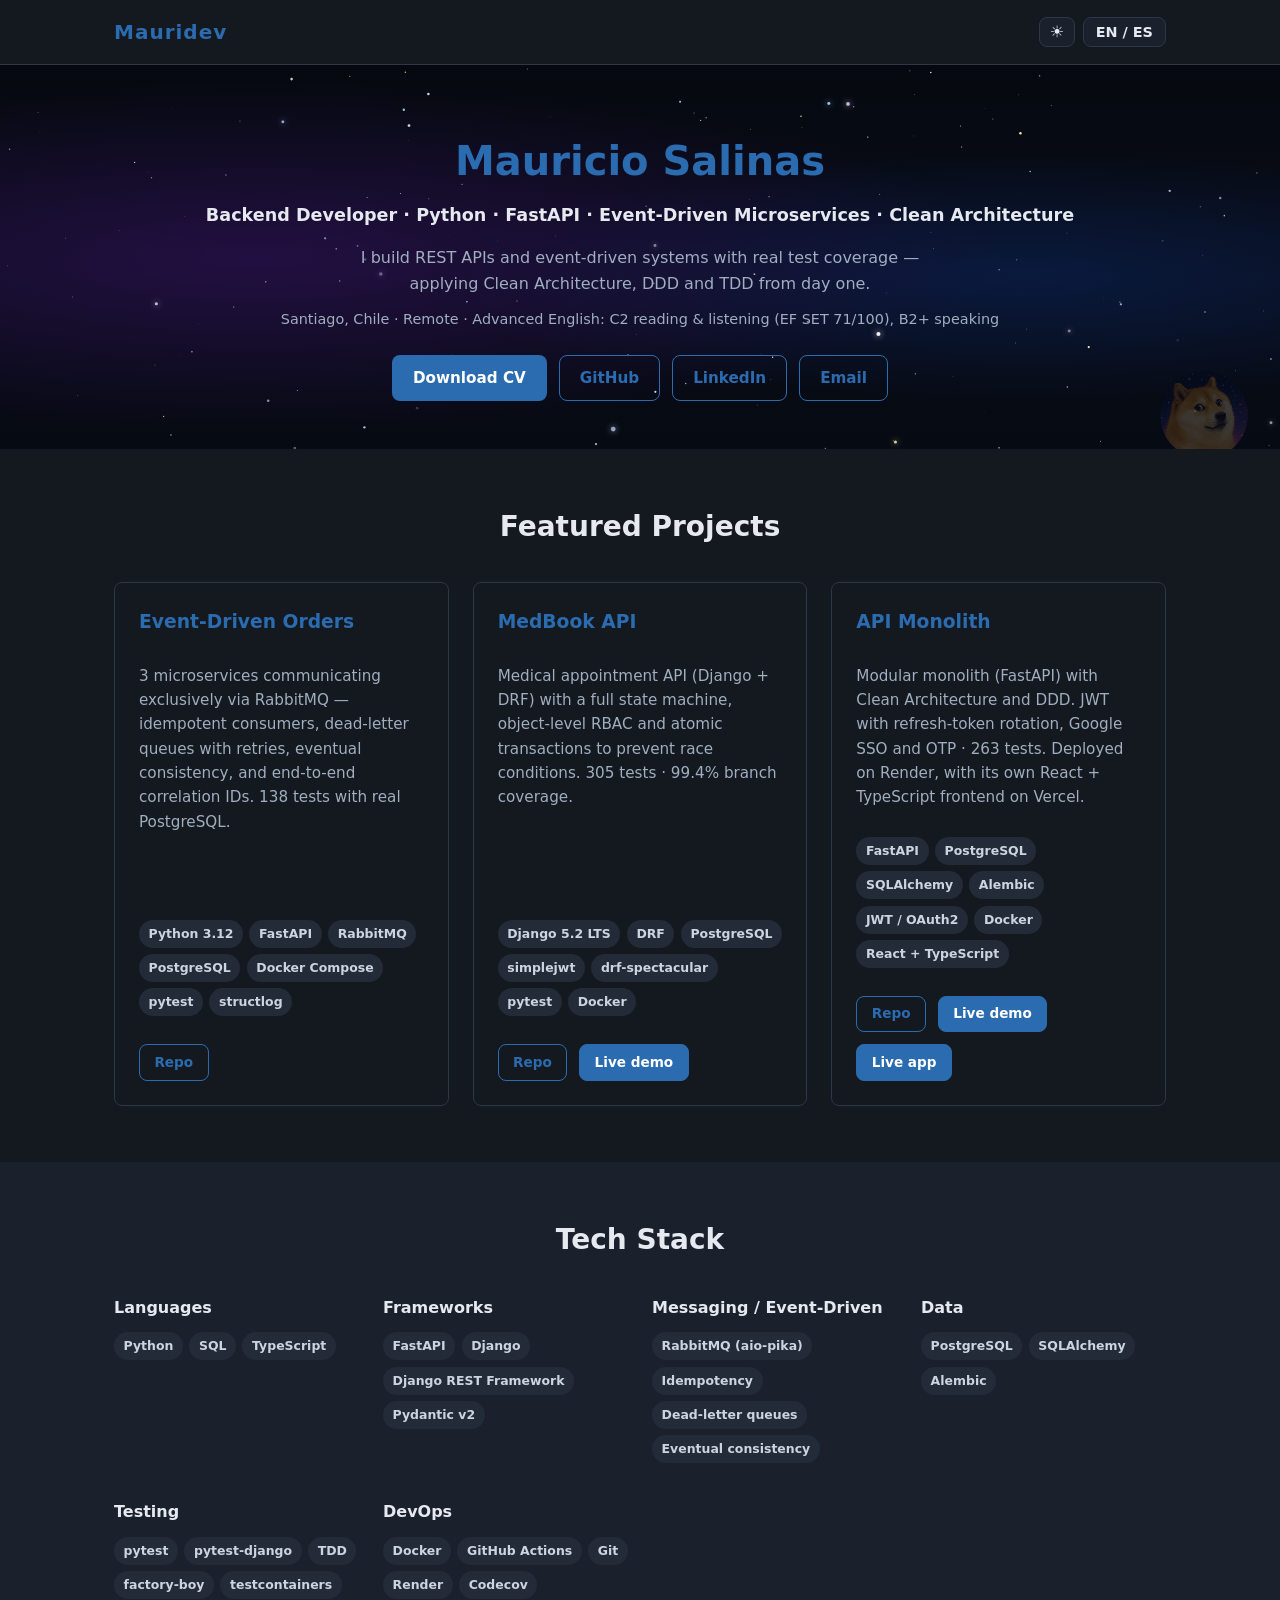
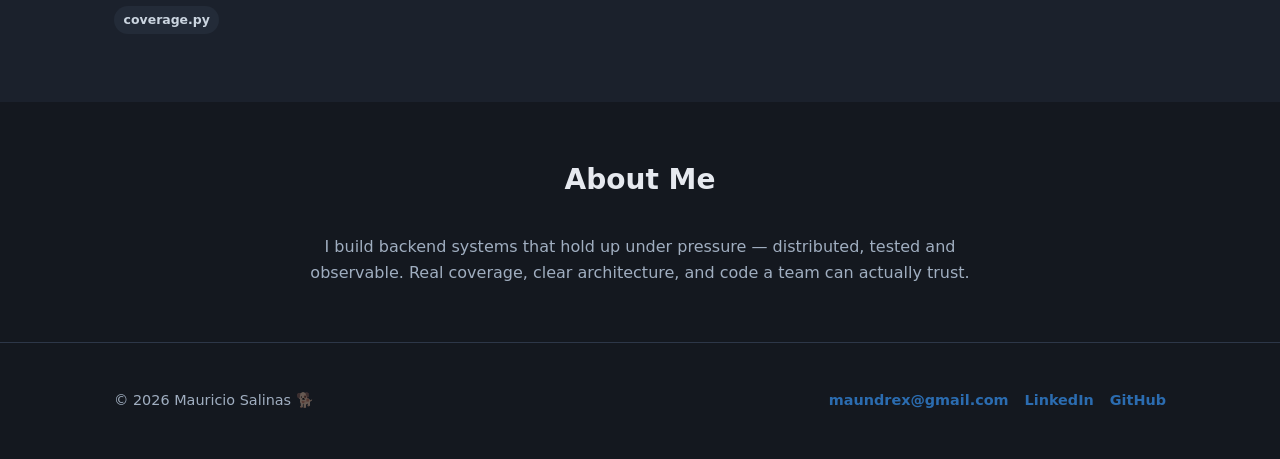
==== commit ec88810f: "fix: detallar el nivel de inglés El EF SET mide lectura y comprensión auditiva, no conversación. El " ====
--- a/index.html
+++ b/index.html
@@ -32,7 +32,7 @@
           I build REST APIs and event-driven systems with real test coverage —
           applying Clean Architecture, DDD and TDD from day one.
         </p>
-        <p class="hero__location" data-i18n="hero.location">Santiago, Chile · Remote · English C2 (EF SET 71/100)</p>
+        <p class="hero__location" data-i18n="hero.location">Santiago, Chile · Remote · Advanced English: C2 reading & listening (EF SET 71/100), B2+ speaking</p>
         <div class="hero__actions">
           <a id="cv-download" href="assets/CV_Mauricio_Salinas_EN.pdf" download class="btn btn--primary" data-i18n="hero.downloadCv">Download CV</a>
           <a href="https://github.com/MauriDev94" target="_blank" rel="noopener" class="btn btn--ghost">GitHub</a>
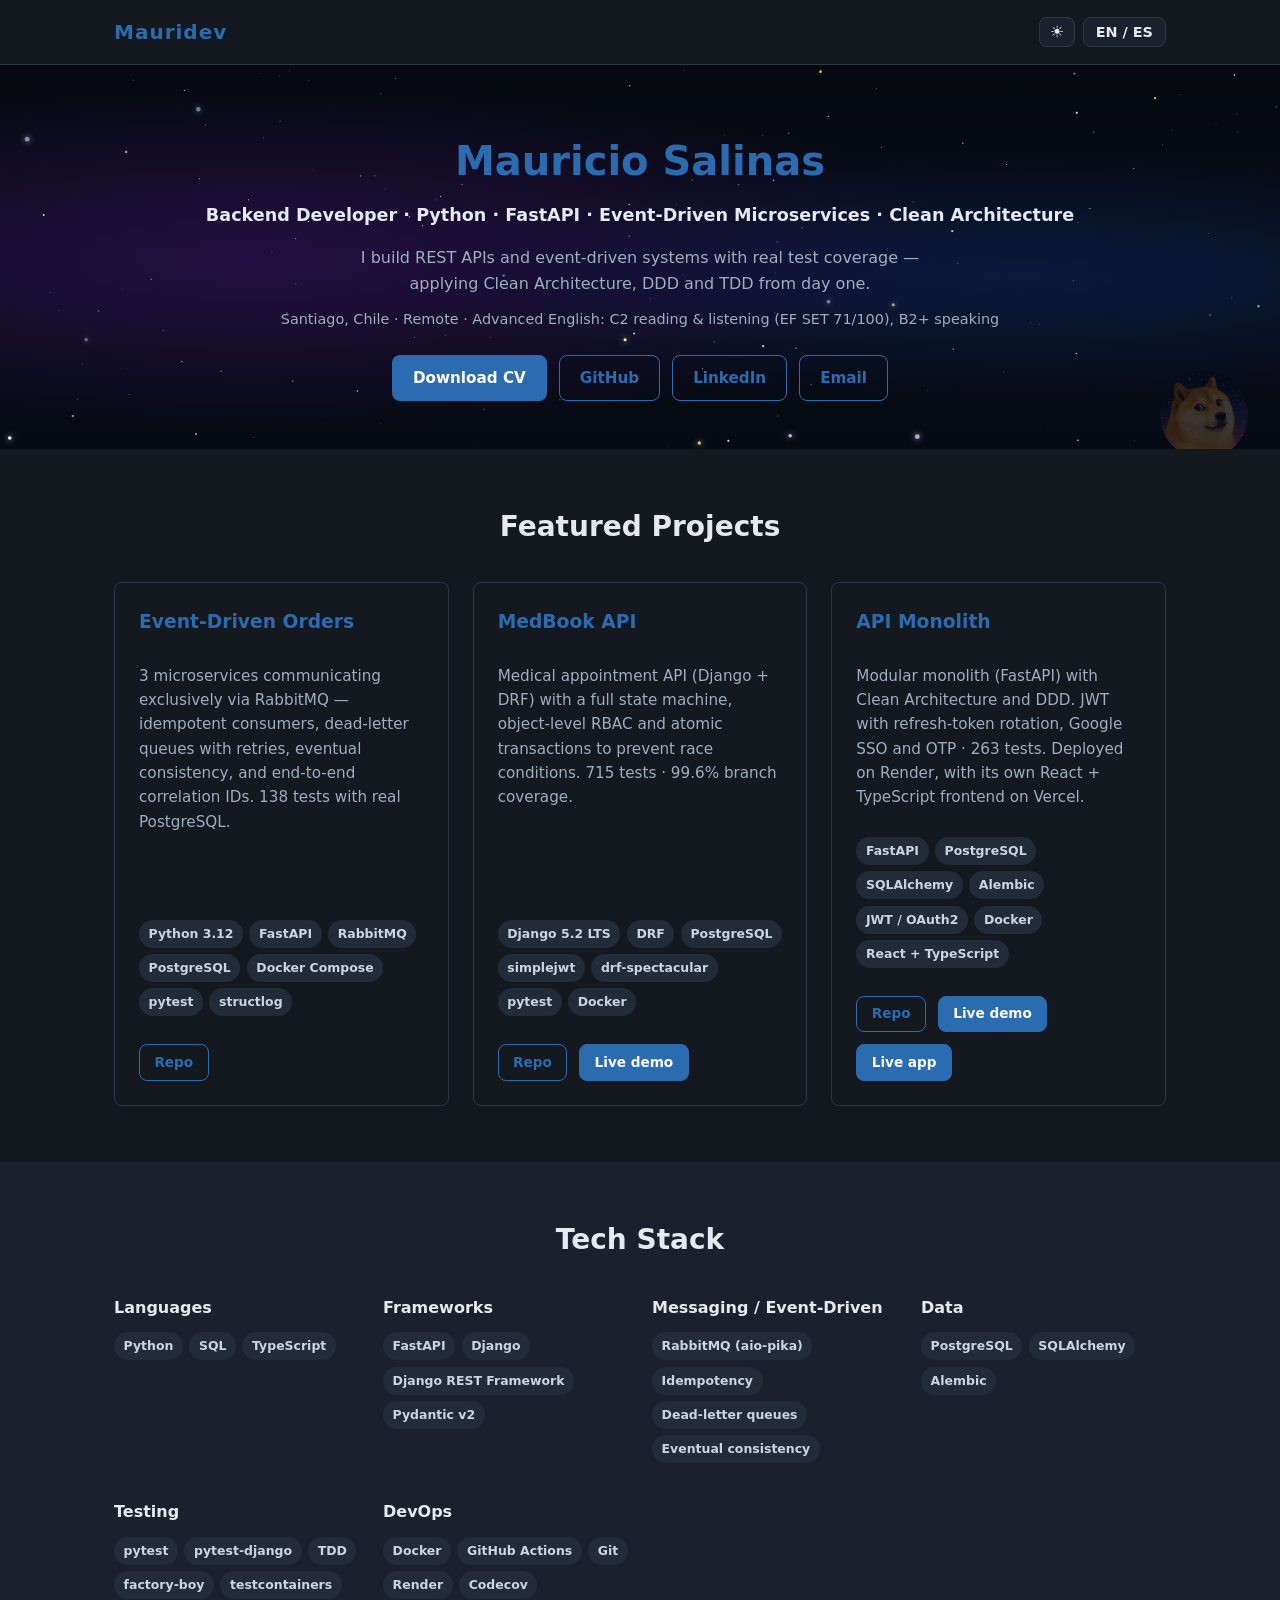
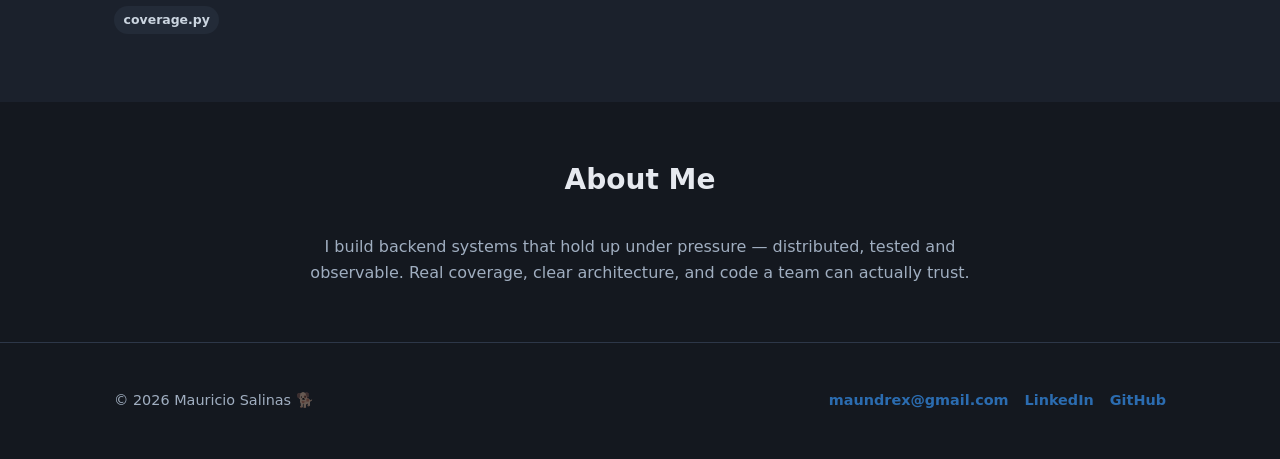
==== commit 1a754f94: "fix: nueva URL de la demo de MedBook y cifras al día MedBook pasó a la imagen Docker en un servicio " ====
--- a/index.html
+++ b/index.html
@@ -70,7 +70,7 @@
           <article class="card">
             <h3>MedBook API</h3>
             <p data-i18n="projects.medbook.desc">
-              Medical appointment API (Django + DRF) with a full state machine, object-level RBAC and atomic transactions to prevent race conditions. 305 tests · 99.4% branch coverage.
+              Medical appointment API (Django + DRF) with a full state machine, object-level RBAC and atomic transactions to prevent race conditions. 715 tests · 99.6% branch coverage.
             </p>
             <div class="badges">
               <span class="badge">Django 5.2 LTS</span>
@@ -83,7 +83,7 @@
             </div>
             <div class="card__actions">
               <a href="https://github.com/MauriDev94/MedBook" target="_blank" rel="noopener" class="btn btn--small" data-i18n="projects.repo">Repo</a>
-              <a href="https://medbook-oiio.onrender.com/api/docs" target="_blank" rel="noopener" class="btn btn--small btn--small-primary" data-i18n="projects.liveDemo">Live demo</a>
+              <a href="https://medbook-demo.onrender.com/api/docs" target="_blank" rel="noopener" class="btn btn--small btn--small-primary" data-i18n="projects.liveDemo">Live demo</a>
             </div>
           </article>
 
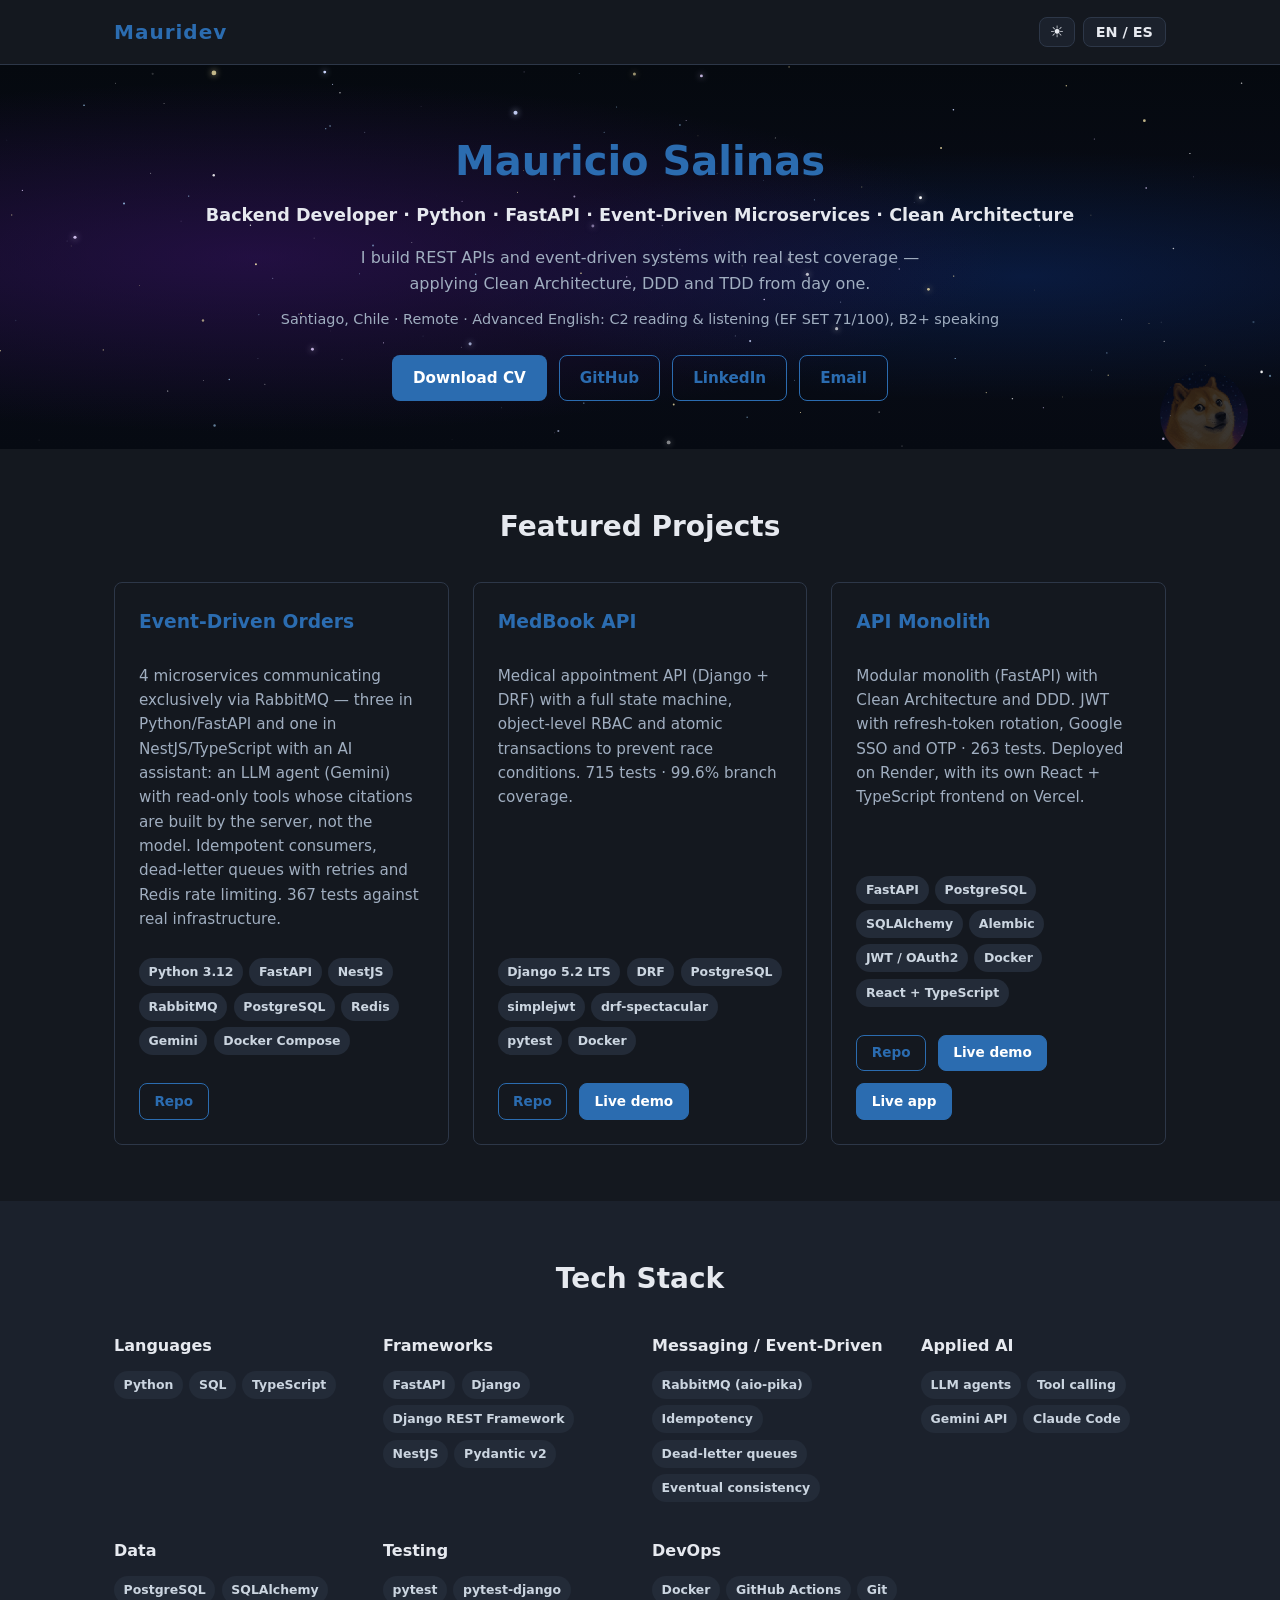
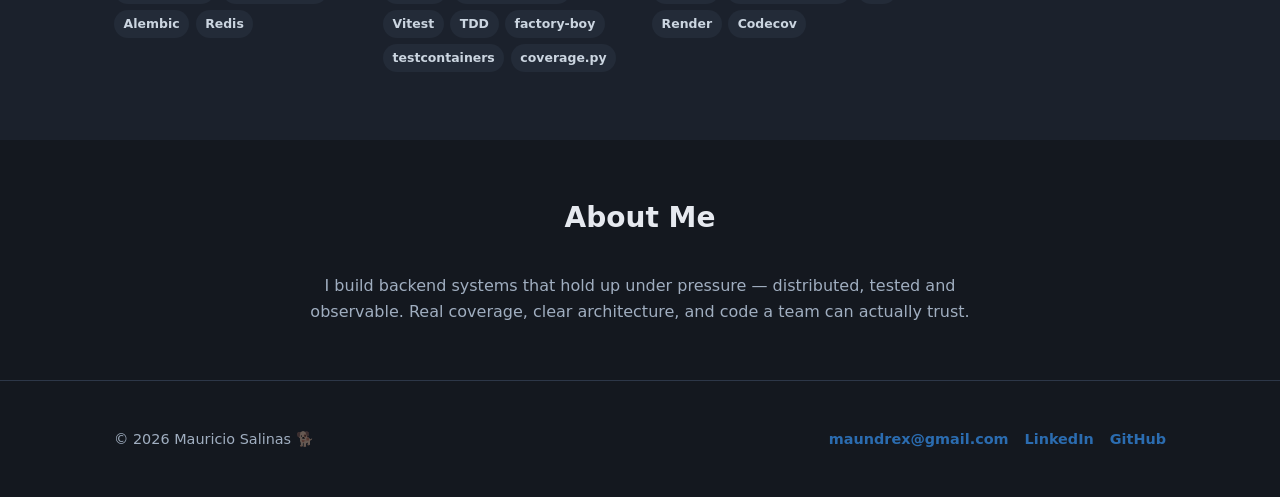
==== commit 781cfbb4: "feat: Event-Driven Orders con su asistente con IA, y CV actualizado" ====
--- a/index.html
+++ b/index.html
@@ -51,16 +51,17 @@
           <article class="card">
             <h3>Event-Driven Orders</h3>
             <p data-i18n="projects.eventDriven.desc">
-              3 microservices communicating exclusively via RabbitMQ — idempotent consumers, dead-letter queues with retries, eventual consistency, and end-to-end correlation IDs. 138 tests with real PostgreSQL.
+              4 microservices communicating exclusively via RabbitMQ — three in Python/FastAPI and one in NestJS/TypeScript with an AI assistant: an LLM agent (Gemini) with read-only tools whose citations are built by the server, not the model. Idempotent consumers, dead-letter queues with retries and Redis rate limiting. 367 tests against real infrastructure.
             </p>
             <div class="badges">
               <span class="badge">Python 3.12</span>
               <span class="badge">FastAPI</span>
+              <span class="badge">NestJS</span>
               <span class="badge">RabbitMQ</span>
               <span class="badge">PostgreSQL</span>
+              <span class="badge">Redis</span>
+              <span class="badge">Gemini</span>
               <span class="badge">Docker Compose</span>
-              <span class="badge">pytest</span>
-              <span class="badge">structlog</span>
             </div>
             <div class="card__actions">
               <a href="https://github.com/MauriDev94/event-driven-orders" target="_blank" rel="noopener" class="btn btn--small" data-i18n="projects.repo">Repo</a>
@@ -133,6 +134,7 @@
               <span class="badge">FastAPI</span>
               <span class="badge">Django</span>
               <span class="badge">Django REST Framework</span>
+              <span class="badge">NestJS</span>
               <span class="badge">Pydantic v2</span>
             </div>
           </div>
@@ -148,11 +150,22 @@
           </div>
 
           <div class="stack-group">
+            <h3 data-i18n="stack.ai">Applied AI</h3>
+            <div class="badges">
+              <span class="badge">LLM agents</span>
+              <span class="badge">Tool calling</span>
+              <span class="badge">Gemini API</span>
+              <span class="badge">Claude Code</span>
+            </div>
+          </div>
+
+          <div class="stack-group">
             <h3 data-i18n="stack.data">Data</h3>
             <div class="badges">
               <span class="badge">PostgreSQL</span>
               <span class="badge">SQLAlchemy</span>
               <span class="badge">Alembic</span>
+              <span class="badge">Redis</span>
             </div>
           </div>
 
@@ -161,6 +174,7 @@
             <div class="badges">
               <span class="badge">pytest</span>
               <span class="badge">pytest-django</span>
+              <span class="badge">Vitest</span>
               <span class="badge">TDD</span>
               <span class="badge">factory-boy</span>
               <span class="badge">testcontainers</span>
